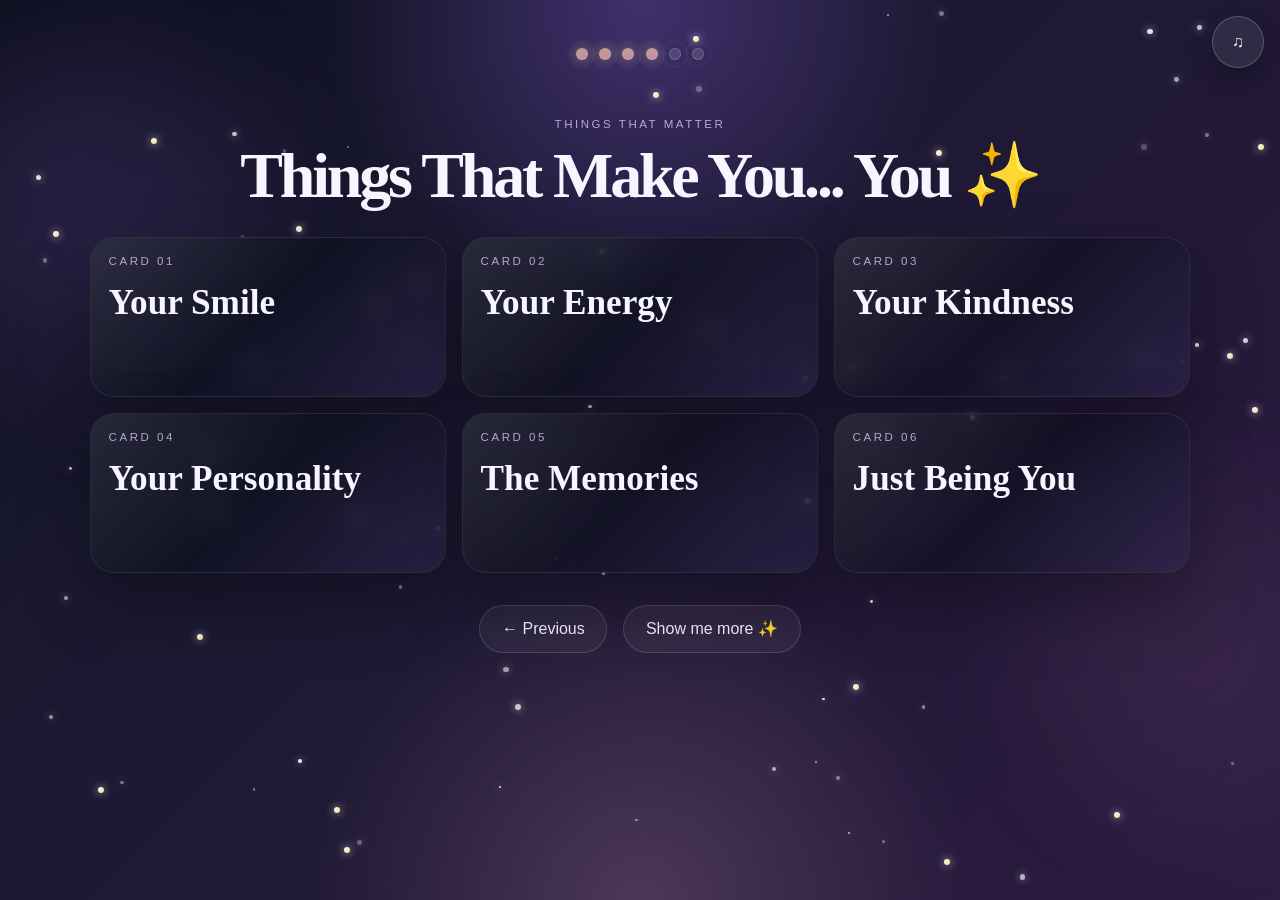
==== page4.html @ 69446516 "Create Azee birthday surprise website" ====
<!DOCTYPE html>
<html lang="en">
  <head>
    <meta charset="UTF-8" />
    <meta name="viewport" content="width=device-width, initial-scale=1.0" />
    <title>Why You're Special</title>
    <link rel="stylesheet" href="css/style.css" />
  </head>
  <body data-page="page4">
    <button class="music-toggle" type="button" aria-label="Toggle music">♫</button>

    <main class="page-shell page-quiet">
      <div class="starfield" aria-hidden="true"></div>
      <div class="sparkles" aria-hidden="true"></div>

      <div class="progress-indicator" aria-label="Page progress"></div>

      <div class="page container">
        <section class="section-heading">
          <div class="kicker">Things that matter</div>
          <h2>Things That Make You... You ✨</h2>
        </section>

        <div class="card-grid" aria-label="Personal appreciation cards">
          <article class="special-card">
            <div class="kicker">Card 01</div>
            <h3>Your Smile</h3>
            <div class="reveal">It has a strange ability to make an ordinary moment feel better.</div>
          </article>
          <article class="special-card">
            <div class="kicker">Card 02</div>
            <h3>Your Energy</h3>
            <div class="reveal">Some people bring energy into a room without even trying.</div>
          </article>
          <article class="special-card">
            <div class="kicker">Card 03</div>
            <h3>Your Kindness</h3>
            <div class="reveal">The little things people do often become the memories we remember most.</div>
          </article>
          <article class="special-card">
            <div class="kicker">Card 04</div>
            <h3>Your Personality</h3>
            <div class="reveal">There is something uniquely you about the way you exist in this world.</div>
          </article>
          <article class="special-card">
            <div class="kicker">Card 05</div>
            <h3>The Memories</h3>
            <div class="reveal">The best memories are rarely planned. They simply happen.</div>
          </article>
          <article class="special-card">
            <div class="kicker">Card 06</div>
            <h3>Just Being You</h3>
            <div class="reveal">No special reason needed. You are simply someone worth appreciating.</div>
          </article>
        </div>

        <div class="nav-row">
          <a class="nav-button" href="page3.html">← Previous</a>
          <a class="nav-button" href="page5.html">Show me more ✨</a>
        </div>
      </div>
    </main>

    <script src="js/script.js?v=decorations5"></script>
  </body>
</html>
---- css/style.css ----
:root {
  --bg-1: #090b1a;
  --bg-2: #17162d;
  --bg-3: #2d1c42;
  --panel: rgba(17, 18, 36, 0.7);
  --panel-strong: rgba(18, 16, 31, 0.88);
  --card: rgba(255, 255, 255, 0.06);
  --white: #f7f5ff;
  --lavender: #d9c7ff;
  --purple: #a77cff;
  --pink: #ffb4d9;
  --gold: #f7d88c;
  --rose: #ff8fc5;
  --cyan: #9fe7ff;
  --green: #a6f0c7;
  --text-soft: rgba(255, 255, 255, 0.78);
  --shadow: 0 30px 70px rgba(0, 0, 0, 0.32);
  --radius: 26px;
  --max-width: 1160px;
  --page-height: calc(100vh - 80px);
}

* { box-sizing: border-box; }

html {
  scroll-behavior: smooth;
}

body {
  margin: 0;
  min-height: 100vh;
  font-family: "Segoe UI", Tahoma, Geneva, Verdana, sans-serif;
  background:
    radial-gradient(circle at top, rgba(154, 102, 255, 0.3), transparent 28%),
    radial-gradient(circle at bottom, rgba(255, 185, 214, 0.18), transparent 30%),
    linear-gradient(135deg, var(--bg-1), var(--bg-2) 30%, var(--bg-3));
  color: var(--white);
  overflow-x: hidden;
}

body::before {
  content: "";
  position: fixed;
  inset: 0;
  background: linear-gradient(120deg, rgba(255, 255, 255, 0.02), rgba(255, 255, 255, 0));
  pointer-events: none;
}

body[data-page="page5"] {
  background:
    radial-gradient(circle at 15% 18%, rgba(255, 207, 232, 0.2), transparent 23%),
    radial-gradient(circle at 86% 76%, rgba(159, 231, 255, 0.14), transparent 24%),
    linear-gradient(135deg, #11152b, #241d3d 48%, #3b2448);
}

img { max-width: 100%; display: block; }
a { color: inherit; text-decoration: none; }
button, input, textarea { font: inherit; }
button, a { touch-action: manipulation; }

:focus-visible {
  outline: 2px solid var(--gold);
  outline-offset: 3px;
}

.page-shell {
  position: relative;
  min-height: 100vh;
  padding: 2rem 1rem 4rem;
  isolation: isolate;
  pointer-events: auto;
}

.page-shell * {
  pointer-events: auto;
}

.page-shell::before,
.page-shell::after {
  content: "";
  position: absolute;
  inset: auto;
  width: 320px; height: 320px;
  filter: blur(75px);
  opacity: 0.38;
  border-radius: 50%;
  z-index: -1;
}

.page-shell::before {
  top: 5%; left: -80px;
  background: rgba(177, 122, 255, 0.35);
}

.page-shell::after {
  right: -80px; bottom: 10%;
  background: rgba(255, 170, 214, 0.18);
}

.container {
  width: min(var(--max-width), calc(100% - 1.5rem));
  margin: 0 auto;
}

.topbar {
  display: flex;
  justify-content: space-between;
  align-items: center;
  width: min(var(--max-width), calc(100% - 1.5rem));
  margin: 0 auto 1rem;
  padding-top: 0.75rem;
}

.brand-mark {
  font-size: clamp(0.9rem, 2vw, 1.2rem);
  letter-spacing: 0.18em;
  text-transform: uppercase;
  opacity: 0.8;
}

.music-toggle {
  position: fixed;
  right: 1rem;
  top: 1rem;
  z-index: 99;
  width: 52px; height: 52px; border-radius: 50%;
  background: rgba(255, 255, 255, 0.08);
  border: 1px solid rgba(255, 255, 255, 0.2);
  color: var(--white);
  box-shadow: 0 12px 25px rgba(0,0,0,0.25);
  display: grid; place-items: center;
  cursor: pointer; transition: transform 0.25s ease, background 0.25s ease;
}

.music-toggle:hover {
  transform: translateY(-2px) scale(1.02);
  background: rgba(255,255,255,0.12);
}

.progress-indicator {
  display: flex; align-items: center; justify-content: center; gap: 0.7rem;
  margin: 1rem auto 2rem; width: min(540px, 100%);
  font-size: 0.75rem; letter-spacing: 0.12em; text-transform: uppercase; opacity: 0.7;
}

.progress-dot {
  width: 12px; height: 12px; border-radius: 50%;
  background: rgba(255,255,255,0.18); border: 1px solid rgba(255,255,255,0.28);
  display: inline-block; position: relative;
}

.progress-dot.active {
  background: linear-gradient(135deg, var(--gold), var(--pink));
  box-shadow: 0 0 12px rgba(247, 216, 140, 0.8);
}

.progress-dot::after {
  content: ""; position: absolute; inset: -8px; border: 1px solid rgba(255,255,255,0.08); border-radius: 50%;
}

.page {
  width: min(100%, 1100px);
  margin: 0 auto;
  padding: clamp(1.2rem, 2vw, 2rem) 0 1rem;
}

.hero-panel,
.glass-card,
.photo-card,
.memory-note,
.quote-card,
.final-card,
.special-card,
.poem-box, .fortune-box {
  background: rgba(12, 15, 28, 0.56);
  border: 1px solid rgba(255,255,255,0.11);
  box-shadow: var(--shadow);
  backdrop-filter: blur(12px);
  -webkit-backdrop-filter: blur(12px);
}

.hero-panel {
  position: relative;
  min-height: calc(var(--page-height) - 1rem);
  border-radius: 32px;
  padding: clamp(1.2rem, 2vw, 2rem);
  overflow: hidden;
  display: grid;
  place-items: center;
}

.hero-panel::before {
  content: "";
  position: absolute; inset: 0;
  background: radial-gradient(circle at center, rgba(255,255,255,0.12), transparent 48%);
}

.secret-copy {
  position: relative;
  z-index: 2;
  width: min(100%, 700px);
  text-align: center;
}

.kicker {
  font-size: 0.72rem; letter-spacing: 0.22em; text-transform: uppercase;
  color: var(--lavender); opacity: 0.8; margin-bottom: 1rem;
}

h1, h2, h3, .script-text {
  font-family: Georgia, "Times New Roman", serif;
}

h1 {
  font-size: clamp(2.4rem, 7vw, 6.2rem);
  line-height: 0.95;
  margin: 0.3rem 0 1rem;
  letter-spacing: -0.04em;
}

h2 {
  font-size: clamp(2rem, 5vw, 4rem);
  margin: 0 0 1rem;
  letter-spacing: -0.05em;
}

h3 {
  font-size: clamp(1.4rem, 3vw, 2.2rem);
  margin: 0 0 0.9rem;
}

.lead {
  color: var(--text-soft);
  font-size: clamp(1rem, 2vw, 1.2rem);
  line-height: 1.8;
  max-width: 52ch;
  margin: 1.2rem auto 0;
}

.script-text {
  display: block; font-family: "Segoe Print", "Bradley Hand", cursive; font-size: clamp(1.5rem, 4vw, 3rem);
  color: #f9d6ef;
  margin-bottom: 1rem;
}

.cta-row {
  display: flex; flex-wrap: wrap; justify-content: center; gap: 1rem; margin-top: 2rem;
}

.primary-btn, .secondary-btn, .nav-button, .mini-btn {
  appearance: none; border: none; cursor: pointer; transition: transform 0.2s ease, box-shadow 0.2s ease, opacity 0.2s ease;
  display: inline-flex; align-items: center; justify-content: center; gap: 0.6rem; border-radius: 999px;
}

.primary-btn, .secondary-btn {
  min-height: 52px; padding: 0.9rem 1.6rem; font-weight: 700; letter-spacing: 0.02em;
}

.primary-btn {
  background: linear-gradient(135deg, var(--purple), var(--rose));
  color: var(--white); box-shadow: 0 18px 30px rgba(169, 120, 255, 0.35);
}

.secondary-btn {
  background: rgba(255,255,255,0.06); color: var(--white); border: 1px solid rgba(255,255,255,0.12);
}

.primary-btn:hover, .secondary-btn:hover, .nav-button:hover, .mini-btn:hover {
  transform: translateY(-2px);
}

.starfield, .sparkles, .floating-balloons, .confetti-container {
  position: absolute; inset: 0; pointer-events: none; overflow: hidden;
}

.starfield, .sparkles { z-index: 1; }
.floating-balloons { z-index: 3; }
.page, .topbar { position: relative; z-index: 2; }

.star, .sparkle, .mini-star {
  position: absolute; border-radius: 50%; background: rgba(255,255,255,0.9); box-shadow: 0 0 8px rgba(255,255,255,0.8);
  animation: twinkle 4s ease-in-out infinite alternate;
}

.star { width: 3px; height: 3px; }

.sparkle {
  width: 6px; height: 6px; border-radius: 50%; background: linear-gradient(135deg, #fff, var(--gold));
  animation: floatSpark 6s ease-in-out infinite;
}

.floating-balloons {
  inset: 0 0 auto 0; height: 100%; pointer-events: none;
}

.balloon {
  position: absolute; bottom: -120px; width: 52px; height: 74px; background: linear-gradient(135deg, rgba(255,255,255,0.8), rgba(255,255,255,0.2));
  border-radius: 50% 50% 45% 45%; opacity: 0.85; animation: riseBalloon 18s linear infinite; pointer-events: auto; cursor: pointer;
  box-shadow: inset -8px 0 0 rgba(255,255,255,0.15);
  transition: opacity 0.25s ease, filter 0.25s ease;
}

.balloon:hover { filter: brightness(1.12) saturate(1.15); }
.balloon.popped { opacity: 0; pointer-events: none; animation: none; transform: scale(1.3); }

.balloon::before {
  content: ""; position: absolute; left: 50%; transform: translateX(-50%); top: 100%; width: 2px; height: 24px; background: rgba(255,255,255,0.5);
}

.balloon::after {
  content: ""; position: absolute; width: 14px; height: 14px; border-radius: 50%; left: 50%; top: 50%; transform: translate(-50%, -50%); background: rgba(255,255,255,0.16);
}

.floating-heart {
  position: absolute; bottom: -42px; left: 50%; width: var(--heart-size); height: var(--heart-size);
  background: var(--heart-color); transform: rotate(-45deg); opacity: 0;
  filter: drop-shadow(0 5px 7px rgba(56, 22, 70, 0.2)); animation: riseHeart 16s linear infinite; pointer-events: none;
}

.floating-heart::before, .floating-heart::after {
  content: ""; position: absolute; width: 100%; height: 100%; border-radius: 50%; background: inherit;
}

.floating-heart::before { top: -50%; left: 0; }
.floating-heart::after { top: 0; left: 50%; }

.confetti-container {
  z-index: 10; pointer-events: none; overflow: visible;
}

.confetti-piece {
  position: absolute; width: 9px; height: 16px; border-radius: 999px; opacity: 0; animation: confettiDrop 1.4s ease-in forwards;
}

.pop-particle {
  position: absolute; left: var(--pop-x); top: var(--pop-y); width: 8px; height: 8px; pointer-events: none;
  animation: popParticle 1.15s cubic-bezier(.2,.8,.35,1) forwards;
}

.pop-spark { background: var(--pop-color); border-radius: 50%; box-shadow: 0 0 10px var(--pop-color); }
.pop-star { background: var(--gold); clip-path: polygon(50% 0, 61% 37%, 100% 50%, 61% 63%, 50% 100%, 39% 63%, 0 50%, 39% 37%); }
.pop-heart { width: 11px; height: 11px; background: var(--pop-color); transform: rotate(-45deg); }
.pop-heart::before, .pop-heart::after { content: ""; position: absolute; width: 100%; height: 100%; border-radius: 50%; background: inherit; }
.pop-heart::before { top: -50%; left: 0; }.pop-heart::after { top: 0; left: 50%; }

.balloon-fortune {
  position: fixed; left: 50%; bottom: 1.5rem; z-index: 30; width: min(90vw, 420px); padding: 0.9rem 1.2rem;
  transform: translate(-50%, 20px); opacity: 0; text-align: center; color: var(--white);
  background: color-mix(in srgb, var(--fortune-color) 24%, rgba(32, 22, 53, 0.94)); border: 1px solid var(--fortune-accent); border-radius: 999px;
  box-shadow: 0 16px 36px rgba(0,0,0,0.28); animation: fortuneToast 3.6s ease forwards;
}

.birthday-scene {
  position: relative; display: grid; place-items: center; padding: clamp(1rem, 2vw, 2rem) 0 0;
}

.cake-wrap {
  position: relative; margin-top: 1rem; display: flex; flex-direction: column; align-items: center; justify-content: center;
  isolation: isolate; filter: drop-shadow(0 24px 26px rgba(20, 8, 38, 0.3)); animation: cakeFloat 2.2s ease-in-out 1 both;
}

.cake {
  position: relative; z-index: 3; width: min(70vw, 340px); height: 270px; cursor: pointer; user-select: none;
  transition: transform 0.25s ease, filter 0.25s ease; outline: none;
}

.cake:hover, .cake:focus-visible { transform: translateY(-7px) scale(1.02); filter: saturate(1.08); }

.cake:focus-visible { border-radius: 28px; box-shadow: 0 0 0 4px rgba(255, 216, 138, 0.38); }

.cake-plate {
  position: absolute; z-index: 1; bottom: 5px; width: min(75vw, 370px); height: 28px;
  border-radius: 50%; background: linear-gradient(180deg, rgba(255,255,255,0.9), rgba(202, 190, 255, 0.42));
  border: 1px solid rgba(255,255,255,0.65); box-shadow: 0 10px 20px rgba(111, 65, 153, 0.28);
}

.cake-banner {
  position: relative; z-index: 1; display: flex; align-items: center; gap: 0.5rem; margin-bottom: -0.35rem;
  padding: 0.55rem 1rem 0.65rem; color: #fffaf0; background: linear-gradient(135deg, #ee86b4, #ad73dc);
  border: 2px solid rgba(255,255,255,0.72); border-radius: 10px 10px 15px 15px;
  box-shadow: 0 9px 18px rgba(41, 18, 63, 0.25); transform: translateY(-28px) rotate(-2deg);
  font-family: "Segoe Print", "Bradley Hand", cursive; font-size: clamp(0.82rem, 2vw, 1.05rem); line-height: 1;
}

.cake-banner::before, .cake-banner::after {
  content: ""; position: absolute; bottom: -13px; width: 20px; height: 18px; background: #d67daf; clip-path: polygon(0 0, 100% 0, 50% 100%);
}

.cake-banner::before { left: 12px; transform: rotate(8deg); }
.cake-banner::after { right: 12px; transform: rotate(-8deg); }
.cake-banner span { font-size: 0.9em; }
.cake-banner b { font-size: 1.15em; color: #fff0a7; }

.cake-base {
  position: absolute; bottom: 32px; left: 50%; transform: translateX(-50%); width: 70%; height: 96px;
  background: linear-gradient(180deg, #fff0f7 0 16%, #e99ac5 17% 27%, #a94778 28% 34%, #6a294d 35% 100%);
  border: 2px solid rgba(255,235,207,0.72); border-radius: 14px 14px 22px 22px;
  box-shadow: inset 0 -12px 0 rgba(37, 10, 31, 0.22), 0 18px 28px rgba(255, 169, 208, 0.28);
}

.cake-base::before, .cake-middle::before, .cake-top::before {
  content: ""; position: absolute; left: -2px; right: -2px; top: -5px; height: 22px; border-radius: 50%;
  background: #fff8fc; box-shadow: 25px 7px 0 -2px #fff8fc, 62px 3px 0 -3px #fff8fc, 101px 8px 0 -1px #fff8fc, 142px 3px 0 -3px #fff8fc;
}

.cake-base::after, .cake-middle::after, .cake-top::after {
  content: ""; position: absolute; top: 5px; left: 17%; width: 9px; height: 27px; border-radius: 0 0 10px 10px; background: #fff8fc;
  box-shadow: 68px 5px 0 1px #fff8fc, 135px -1px 0 -1px #fff8fc;
  animation: dripWobble 3.2s ease-in-out infinite alternate;
}

.cake-middle {
  position: absolute; bottom: 120px; left: 50%; transform: translateX(-50%); width: 60%; height: 62px; border-radius: 12px;
  background: linear-gradient(180deg, #fffdf0 0 20%, #f7d98b 21% 34%, #b87835 35% 42%, #8c4a2d 43% 100%);
  border: 2px solid rgba(255,241,197,0.72); box-shadow: inset 0 -8px 0 rgba(86, 35, 18, 0.18);
}

.cake-top {
  position: absolute; bottom: 178px; left: 50%; transform: translateX(-50%); width: 49%; height: 48px; border-radius: 13px;
  background: linear-gradient(180deg, #fffefa 0 42%, #f3cce1 43% 72%, #c76d9c 73% 100%); border: 2px solid rgba(255,255,255,0.7);
  box-shadow: inset 0 -9px 0 rgba(148, 59, 104, 0.16), 0 7px 16px rgba(255, 195, 235, 0.2);
}

.candle {
  position: absolute; z-index: 3; bottom: 218px; width: 11px; height: 37px;
  background: repeating-linear-gradient(135deg, #fff8c8 0 7px, #f39bc8 8px 13px);
  border: 1px solid rgba(255,255,255,0.7); border-radius: 8px; box-shadow: 0 0 20px rgba(247,216,140,0.7);
}

.candle::before {
  content: ""; position: absolute; left: 50%; transform: translateX(-50%); top: -4px; width: 3px; height: 7px; background: #66422b;
}

.candle.off {
  opacity: 0.72; filter: grayscale(0.45);
}

.flame {
  position: absolute; z-index: 2; left: 50%; top: -22px; width: 13px; height: 21px; transform: translateX(-50%) rotate(3deg);
  border-radius: 55% 45% 55% 45%; background: radial-gradient(circle at 50% 72%, #fffbd2 0 20%, #ffd85c 21% 55%, #ff8d4d 56% 100%);
  box-shadow: 0 0 13px #ffd86a, 0 0 28px rgba(255, 155, 76, 0.7); transform-origin: 50% 100%; animation: flameFlicker 0.55s ease-in-out infinite alternate;
}

.smoke {
  position: absolute; z-index: 5; left: 50%; top: -25px; width: 9px; height: 9px; opacity: 0; border-radius: 50%; background: rgba(231, 235, 245, 0.65);
  transform: translateX(-50%); pointer-events: none;
}

.candle.off .flame { opacity: 0; transform: translateX(-50%) scale(0.2); animation: none; }
.candle.off .smoke { animation: smokeWisp 1.25s ease-out forwards; }

.cake-sprinkles {
  position: absolute; z-index: 4; left: 26%; bottom: 51px; width: 48%; height: 43px;
  background: radial-gradient(circle at 10% 38%, #fff 0 3px, transparent 4px),
    radial-gradient(circle at 30% 72%, #a7d1ff 0 3px, transparent 4px),
    radial-gradient(circle at 50% 35%, #d7c4ff 0 3px, transparent 4px),
    radial-gradient(circle at 72% 70%, #ffe39b 0 3px, transparent 4px),
    radial-gradient(circle at 90% 35%, #fff 0 3px, transparent 4px);
  pointer-events: none;
}

.cake-garnish { position: absolute; z-index: 5; inset: 0; pointer-events: none; }

.berry {
  position: absolute; bottom: 173px; width: 17px; height: 17px; border-radius: 50%;
  background: radial-gradient(circle at 32% 25%, #ffd2e5 0 8%, #e63e72 20% 60%, #7b123e 100%);
  box-shadow: 0 3px 6px rgba(61, 10, 35, 0.32);
}

.berry::after { content: ""; position: absolute; left: 6px; top: -6px; width: 7px; height: 7px; background: #72ae6d; clip-path: polygon(50% 0, 100% 100%, 0 100%); }
.berry-one { left: 40%; transform: rotate(-8deg); }
.berry-two { left: 55%; transform: scale(0.84) rotate(10deg); }

.pearl {
  position: absolute; width: 8px; height: 8px; border-radius: 50%; background: radial-gradient(circle at 30% 25%, #fff, #f6c5dc 45%, #b9699b 100%);
  box-shadow: 0 2px 4px rgba(80, 19, 52, 0.28);
}

.pearl-one { left: 30%; bottom: 92px; }.pearl-two { left: 36%; bottom: 86px; }.pearl-three { left: 47%; bottom: 94px; }
.pearl-four { left: 61%; bottom: 87px; }.pearl-five { left: 68%; bottom: 94px; }

.cake-wrap.out {
  transform: scale(0.96);
}

.section-heading {
  text-align: center; margin-bottom: 1.5rem;
}

.section-heading .kicker { margin-bottom: 0.5rem; }

.gallery-showcase-btn {
  appearance: none; border: 1px solid rgba(255,216,140,0.45); border-radius: 999px; padding: 0.7rem 1.15rem;
  color: var(--white); background: rgba(255,255,255,0.07); cursor: pointer; box-shadow: 0 10px 24px rgba(0,0,0,0.16);
  transition: transform 0.25s ease, background 0.25s ease, border-color 0.25s ease;
}

.gallery-showcase-btn:hover { transform: translateY(-3px); background: rgba(255,216,140,0.13); border-color: rgba(255,216,140,0.8); }

.memory-grid {
  display: grid; grid-template-columns: repeat(12, minmax(0, 1fr));
  gap: 1rem;
}

.photo-card {
  position: relative; overflow: hidden; border-radius: 20px; padding: 0.7rem; cursor: pointer;
  transition: transform 0.26s ease, box-shadow 0.26s ease, filter 0.42s ease, opacity 0.42s ease;
  min-height: 220px;
}

.all-but-me-gallery:hover .photo-card:not(:hover),
.all-but-me-gallery:focus-within .photo-card:not(:focus) {
  filter: blur(5px) saturate(0.58); opacity: 0.48;
}

.all-but-me-gallery .photo-card:hover,
.all-but-me-gallery .photo-card:focus-visible {
  z-index: 4; filter: blur(0) saturate(1.15); opacity: 1;
  box-shadow: 0 24px 48px rgba(0,0,0,0.36), 0 0 0 2px rgba(255,216,140,0.3);
}

.photo-card:nth-child(1) { grid-column: span 5; transform: rotate(-2deg); }
.photo-card:nth-child(2) { grid-column: span 4; transform: rotate(2deg); }
.photo-card:nth-child(3) { grid-column: span 3; transform: rotate(-1deg); }
.photo-card:nth-child(4) { grid-column: span 4; transform: rotate(1deg); }
.photo-card:nth-child(5) { grid-column: span 4; transform: rotate(-2deg); }
.photo-card:nth-child(6) { grid-column: span 4; transform: rotate(2deg); }

.photo-card:hover {
  transform: translateY(-4px) rotate(0deg);
  box-shadow: 0 22px 42px rgba(0,0,0,0.28);
}

.photo-card img {
  width: 100%; height: 240px; object-fit: cover; border-radius: 16px;
}

.photo-card figcaption {
  color: var(--text-soft); font-size: 0.88rem; line-height: 1.5; padding-top: 0.7rem;
}

.lightbox {
  position: fixed; inset: 0; display: grid; place-items: center; background: rgba(6, 8, 17, 0.86); opacity: 0; visibility: hidden; transition: opacity 0.25s ease, visibility 0.25s ease; z-index: 120;
}

.lightbox.open {
  opacity: 1; visibility: visible;
}

.lightbox-panel {
  width: min(90vw, 760px); background: rgba(18,16,30,0.92); border: 1px solid rgba(255,255,255,0.12); border-radius: 22px; padding: 1rem; box-shadow: 0 20px 50px rgba(0,0,0,0.35);
}

.lightbox-panel.memory-motion-1 { animation: memoryZoom 0.62s cubic-bezier(.2,.8,.2,1) both; }
.lightbox-panel.memory-motion-2 { animation: memorySlide 0.62s cubic-bezier(.2,.8,.2,1) both; }
.lightbox-panel.memory-motion-3 { animation: memoryRotate 0.7s cubic-bezier(.2,.8,.2,1) both; }
.lightbox-panel.memory-motion-4 { animation: memoryFlip 0.72s cubic-bezier(.2,.8,.2,1) both; }
.lightbox-panel.memory-motion-5 { animation: memoryRise 0.68s cubic-bezier(.2,.8,.2,1) both; }
.lightbox-panel.memory-motion-6 { animation: memorySoft 0.8s ease both; }

.lightbox-panel img {
  width: 100%; height: min(70vh, 560px); object-fit: cover; border-radius: 16px;
}

.lightbox-panel .caption {
  padding: 0.9rem 0.4rem 0.2rem; color: var(--text-soft); line-height: 1.7;
}

.close-lightbox {
  position: absolute; right: 1.1rem; top: 1.1rem; width: 42px; height: 42px; border-radius: 50%; background: rgba(255,255,255,0.1); border: 1px solid rgba(255,255,255,0.14); color: var(--white); cursor: pointer; font-size: 1.5rem;
}

.card-grid {
  display: grid; grid-template-columns: repeat(3, minmax(0, 1fr)); gap: 1rem;
}

.special-card {
  border-radius: 24px; padding: 1.1rem; min-height: 160px; cursor: pointer; position: relative; overflow: hidden; transition: transform 0.3s ease, border-color 0.3s ease, opacity 0.3s ease;
  opacity: 1; transform: none;
}

.special-card:hover {
  transform: translateY(-4px);
  border-color: rgba(255,255,255,0.18);
}

.special-card::before {
  content: ""; position: absolute; inset: 0;
  background: linear-gradient(135deg, rgba(255,255,255,0.1), transparent 48%, rgba(168,120,255,0.14));
}

.special-card > * { position: relative; z-index: 1; }

.special-card h3 { margin-top: 0.5rem; }

.special-card .reveal {
  max-height: 0; opacity: 0; overflow: hidden; transition: max-height 0.45s ease, opacity 0.35s ease, margin-top 0.3s ease;
  color: var(--text-soft); line-height: 1.7; margin-top: 0;
  display: block;
}

.special-card.open .reveal {
  max-height: 220px; opacity: 1; margin-top: 0.9rem;
}

.poem-box {
  position: relative; isolation: isolate; overflow: hidden;
  border-radius: 28px; padding: clamp(1.4rem, 3vw, 2.2rem); background: linear-gradient(145deg, rgba(27, 25, 50, 0.9), rgba(12, 16, 32, 0.78));
  border-color: rgba(255, 222, 239, 0.2); box-shadow: 0 22px 40px rgba(0,0,0,0.26), inset 0 1px 0 rgba(255,255,255,0.1);
}

.poem-box::before {
  content: ""; position: absolute; z-index: -1; width: 310px; height: 310px; right: -120px; top: -145px;
  border: 1px solid rgba(255, 216, 235, 0.2); border-radius: 50%; box-shadow: 0 0 0 22px rgba(255,216,235,0.035), 0 0 0 44px rgba(255,216,235,0.025);
}

.poem-box::after {
  content: "✦  ·  ✧     ·  ✦     ·  ✧"; position: absolute; z-index: -1; right: 1.5rem; bottom: 1.1rem;
  color: rgba(255, 218, 150, 0.62); font-size: 1.1rem; letter-spacing: 0.32rem; transform: rotate(-8deg);
}

.poem-lines {
  position: relative; z-index: 1;
  font-size: clamp(1.05rem, 2.2vw, 1.4rem);
  line-height: 1.9;
  color: rgba(255,255,255,0.92);
  min-height: 18rem;
}

.poem-lines .line {
  opacity: 0; transform: translateY(16px); display: block; transition: opacity 0.8s ease, transform 0.8s ease;
  font-family: Georgia, "Times New Roman", serif;
}

.poem-lines .line.visible {
  opacity: 1; transform: translateY(0);
}

.quote-wall {
  display: grid; gap: 1.1rem; min-height: 240px;
}

.quote-card {
  border-radius: 24px; padding: 1.2rem 1.4rem; color: var(--text-soft); line-height: 1.8;
  font-size: clamp(1.05rem, 2vw, 1.35rem);
  min-height: 180px; display: grid; place-items: center;
  transition: transform 0.3s ease, opacity 0.3s ease;
}

.quote-card p { margin: 0; }

.final-card {
  position: relative; overflow: hidden; border-radius: 30px; padding: clamp(1.3rem, 3vw, 2.2rem);
  text-align: center; background: rgba(10,10,20,0.75);
  opacity: 0; transform: scale(0.96); transition: all 0.45s ease;
  pointer-events: none;
}

.final-card.is-visible {
  opacity: 1; transform: scale(1); pointer-events: auto;
}

.final-card .huge-title {
  margin: 1.1rem 0 1.4rem; color: #ffe6a8; font-family: "Segoe Print", "Bradley Hand", "Comic Sans MS", cursive;
  font-size: clamp(2.2rem, 7vw, 5.8rem); font-weight: 700; letter-spacing: 0.015em; line-height: 1.05;
  text-shadow: 0 3px 0 rgba(118, 47, 83, 0.72), 0 0 22px rgba(255, 210, 133, 0.3);
  transform: rotate(-2deg); transition: transform 0.3s ease, text-shadow 0.3s ease;
}

.final-card .huge-title:hover {
  transform: rotate(0deg) scale(1.02);
  text-shadow: 0 3px 0 rgba(118, 47, 83, 0.72), 0 0 30px rgba(255, 210, 133, 0.5);
}

.scrapbook-reveal {
  max-height: 0; opacity: 0; overflow: hidden; transform: translateY(18px) scale(0.98);
  transition: max-height 0.8s ease, opacity 0.55s ease, transform 0.55s ease; pointer-events: none;
}

.scrapbook-reveal.is-visible {
  max-height: 1100px; opacity: 1; transform: translateY(0) scale(1); pointer-events: auto;
}

.scrapbook-reveal img {
  display: block; width: min(100%, 940px); margin: 1.4rem auto 1.7rem; border-radius: 12px;
  border: 8px solid #f0e7d8; box-shadow: 0 20px 38px rgba(0,0,0,0.34); background: #f0e7d8;
}

.final-card .message {
  color: var(--text-soft); line-height: 1.9; font-size: clamp(1rem, 2vw, 1.18rem);
  max-width: 760px; margin: 0 auto;
}

.fortune-box {
  margin-top: 1.5rem; border-radius: 24px; padding: 1rem 1.2rem; display: none; opacity: 0; transform: translateY(18px);
  transition: opacity 0.5s ease, transform 0.5s ease;
}

.fortune-box.show {
  display: block; opacity: 1; transform: translateY(0);
}

.hidden-star {
  position: fixed; right: 2rem; bottom: 2rem; width: 18px; height: 18px; border-radius: 50%; background: rgba(255,255,255,0.5); box-shadow: 0 0 10px rgba(255,255,255,0.7); cursor: pointer; z-index: 20; opacity: 0.7; animation: twinkle 2.5s ease-in-out infinite alternate;
}

.hidden-star:hover { transform: scale(1.1); }

.nav-row {
  display: flex; flex-wrap: wrap; justify-content: center; gap: 1rem; margin-top: 2rem;
}

.nav-button {
  min-height: 48px; padding: 0.85rem 1.35rem; background: rgba(255,255,255,0.05); color: var(--white); border: 1px solid rgba(255,255,255,0.15);
}

.mini-btn {
  min-height: 42px; padding: 0.8rem 1.1rem; background: rgba(255,255,255,0.05); border: 1px solid rgba(255,255,255,0.15); color: var(--white);
}

.page-quiet {
  opacity: 1;
  transform: none;
  animation: none;
}

@keyframes pageIn {
  from { opacity: 0; transform: translateY(25px); }
  to { opacity: 1; transform: translateY(0); }
}

@keyframes twinkle {
  0% { opacity: 0.3; transform: scale(0.8);} 100% { opacity: 1; transform: scale(1.15);} 
}

@keyframes floatSpark {
  0% { transform: translateY(0) scale(0.75); opacity: 0.2; }
  50% { transform: translateY(-18px) scale(1); opacity: 1; }
  100% { transform: translateY(-30px) scale(0.8); opacity: 0.4; }
}

@keyframes riseBalloon {
  0% { transform: translateY(0) rotate(-4deg) scale(0.9); opacity: 0.2; }
  15% { opacity: 0.9; }
  100% { transform: translateY(-128vh) rotate(4deg) scale(1.08); opacity: 0.18; }
}

@keyframes riseHeart {
  0% { opacity: 0; transform: translate3d(0, 0, 0) rotate(-45deg) scale(0.7); }
  12% { opacity: 0.78; }
  48% { transform: translate3d(22px, -55vh, 0) rotate(-30deg) scale(1); }
  100% { opacity: 0; transform: translate3d(-24px, -122vh, 0) rotate(-58deg) scale(0.86); }
}

@keyframes popParticle {
  0% { opacity: 1; transform: translate(0, 0) scale(0.5) rotate(0deg); }
  100% { opacity: 0; transform: translate(var(--pop-dx), var(--pop-dy)) scale(1.2) rotate(180deg); }
}

@keyframes fortuneToast {
  0%, 100% { opacity: 0; transform: translate(-50%, 20px); }
  12%, 82% { opacity: 1; transform: translate(-50%, 0); }
}

@keyframes memoryZoom { from { opacity: 0; transform: scale(0.72); } to { opacity: 1; transform: scale(1); } }
@keyframes memorySlide { from { opacity: 0; transform: translateX(90px) rotate(3deg); } to { opacity: 1; transform: translateX(0) rotate(0); } }
@keyframes memoryRotate { from { opacity: 0; transform: rotate(-9deg) scale(0.86); } to { opacity: 1; transform: rotate(0) scale(1); } }
@keyframes memoryFlip { from { opacity: 0; transform: perspective(900px) rotateY(-75deg); } to { opacity: 1; transform: perspective(900px) rotateY(0); } }
@keyframes memoryRise { from { opacity: 0; transform: translateY(80px) scale(0.9); } to { opacity: 1; transform: translateY(0) scale(1); } }
@keyframes memorySoft { from { opacity: 0; filter: blur(10px); transform: scale(1.04); } to { opacity: 1; filter: blur(0); transform: scale(1); } }

@keyframes confettiDrop {
  0% { opacity: 0; transform: translate3d(0, 0, 0) scale(0.5) rotate(0deg); }
  12% { opacity: 1; }
  100% { opacity: 0; transform: translate3d(var(--x), var(--y), 0) scale(1) rotate(var(--r)); }
}

@keyframes cakeFloat { 0%, 100% { transform: translateY(0); } 50% { transform: translateY(-8px); } }
@keyframes flameFlicker { 0% { transform: translateX(-50%) rotate(-5deg) scale(0.94); } 100% { transform: translateX(-50%) rotate(6deg) scale(1.06); } }
@keyframes smokeWisp { 0% { opacity: 0.7; transform: translate(-50%, 0) scale(0.7); } 100% { opacity: 0; transform: translate(-15%, -42px) scale(2.7); } }
@keyframes dripWobble { from { transform: translateX(-1px); } to { transform: translateX(2px); } }

@media (max-width: 760px) {
  .page-shell { padding-top: 1rem; }
  .topbar { margin-bottom: 0.5rem; }
  .brand-mark { letter-spacing: 0.1em; }
  .progress-indicator { gap: 0.5rem; letter-spacing: 0.08em; }
  .card-grid { grid-template-columns: 1fr; }
  .memory-grid { display: block; }
  .photo-card { margin-bottom: 1rem; }
  .photo-card:nth-child(n) { grid-column: auto; transform: none; }
  .photo-card img { height: 280px; }
}

@media (prefers-reduced-motion: reduce) {
  html { scroll-behavior: auto; }
  *, *::before, *::after {
    animation-duration: 0.01ms !important; animation-iteration-count: 1 !important; transition-duration: 0.01ms !important;
    scroll-behavior: auto !important;
  }
}

@media (min-width: 768px) {
  .hero-panel { min-height: min(86vh, 760px); }
}
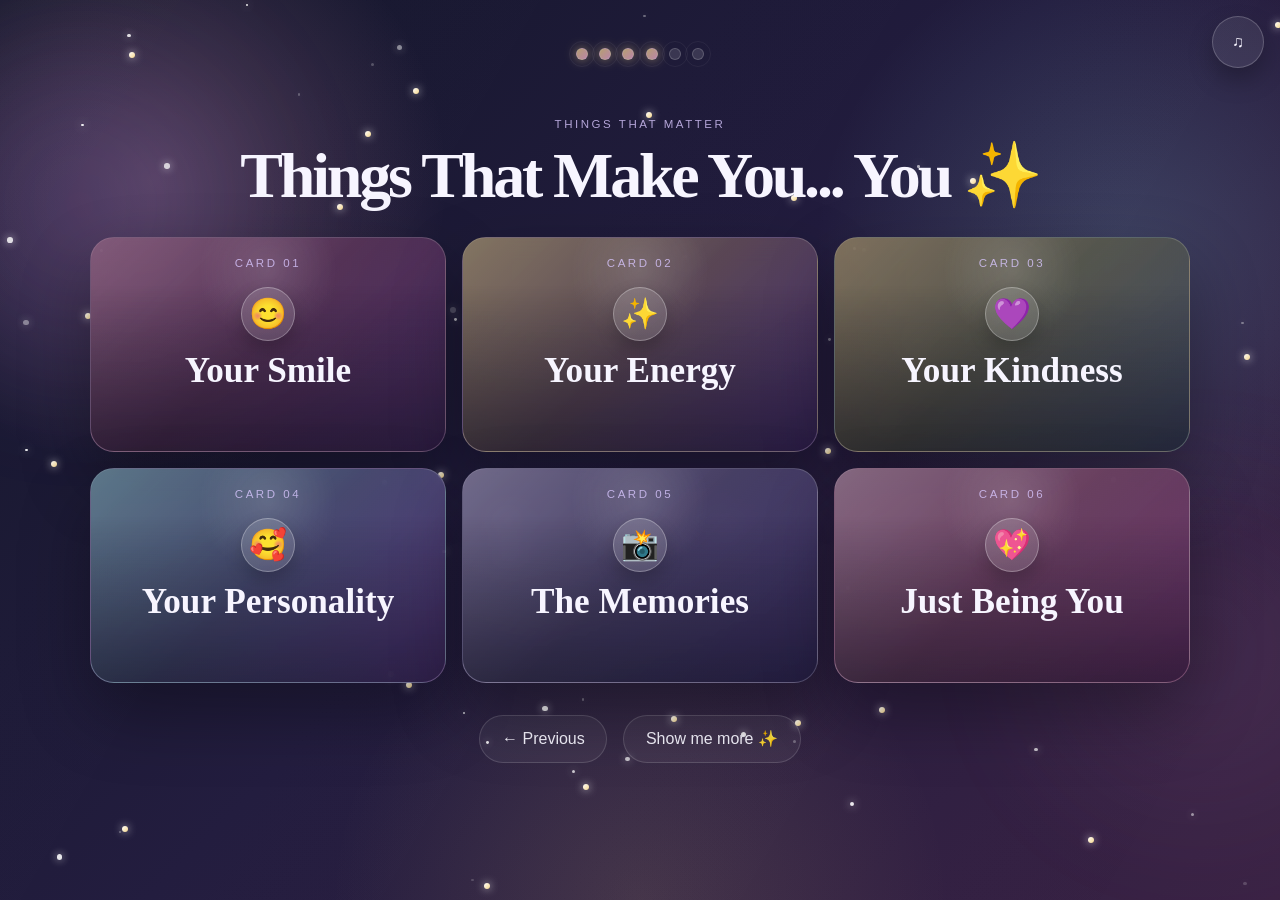
==== commit cccf061b: "edit 2" ====
--- a/page4.html
+++ b/page4.html
@@ -4,7 +4,7 @@
     <meta charset="UTF-8" />
     <meta name="viewport" content="width=device-width, initial-scale=1.0" />
     <title>Why You're Special</title>
-    <link rel="stylesheet" href="css/style.css" />
+    <link rel="stylesheet" href="css/style.css?v=page4style2" />
   </head>
   <body data-page="page4">
     <button class="music-toggle" type="button" aria-label="Toggle music">♫</button>
@@ -21,34 +21,40 @@
           <h2>Things That Make You... You ✨</h2>
         </section>
 
-        <div class="card-grid" aria-label="Personal appreciation cards">
-          <article class="special-card">
+        <div class="card-grid appreciation-gallery" aria-label="Personal appreciation cards">
+          <article class="special-card card-smile">
             <div class="kicker">Card 01</div>
+            <div class="card-icon" aria-hidden="true">😊</div>
             <h3>Your Smile</h3>
             <div class="reveal">It has a strange ability to make an ordinary moment feel better.</div>
           </article>
-          <article class="special-card">
+          <article class="special-card card-energy">
             <div class="kicker">Card 02</div>
+            <div class="card-icon" aria-hidden="true">✨</div>
             <h3>Your Energy</h3>
             <div class="reveal">Some people bring energy into a room without even trying.</div>
           </article>
-          <article class="special-card">
+          <article class="special-card card-kindness">
             <div class="kicker">Card 03</div>
+            <div class="card-icon" aria-hidden="true">💜</div>
             <h3>Your Kindness</h3>
             <div class="reveal">The little things people do often become the memories we remember most.</div>
           </article>
-          <article class="special-card">
+          <article class="special-card card-personality">
             <div class="kicker">Card 04</div>
+            <div class="card-icon" aria-hidden="true">🥰</div>
             <h3>Your Personality</h3>
             <div class="reveal">There is something uniquely you about the way you exist in this world.</div>
           </article>
-          <article class="special-card">
+          <article class="special-card card-memories">
             <div class="kicker">Card 05</div>
+            <div class="card-icon" aria-hidden="true">📸</div>
             <h3>The Memories</h3>
             <div class="reveal">The best memories are rarely planned. They simply happen.</div>
           </article>
-          <article class="special-card">
+          <article class="special-card card-you">
             <div class="kicker">Card 06</div>
+            <div class="card-icon" aria-hidden="true">💖</div>
             <h3>Just Being You</h3>
             <div class="reveal">No special reason needed. You are simply someone worth appreciating.</div>
           </article>
@@ -61,6 +67,6 @@
       </div>
     </main>
 
-    <script src="js/script.js?v=decorations5"></script>
+    <script src="js/script.js?v=page4style2"></script>
   </body>
 </html>
--- a/css/style.css
+++ b/css/style.css
@@ -53,6 +53,14 @@
     linear-gradient(135deg, #11152b, #241d3d 48%, #3b2448);
 }
 
+body[data-page="page4"] {
+  background:
+    radial-gradient(circle at 12% 20%, rgba(255, 177, 211, 0.24), transparent 22%),
+    radial-gradient(circle at 88% 28%, rgba(159, 231, 255, 0.18), transparent 24%),
+    radial-gradient(circle at 50% 100%, rgba(247, 216, 140, 0.12), transparent 28%),
+    linear-gradient(135deg, #101326, #211b3d 48%, #3b2345);
+}
+
 img { max-width: 100%; display: block; }
 a { color: inherit; text-decoration: none; }
 button, input, textarea { font: inherit; }
@@ -68,6 +76,7 @@
   min-height: 100vh;
   padding: 2rem 1rem 4rem;
   isolation: isolate;
+  overflow-x: clip;
   pointer-events: auto;
 }
 
@@ -344,8 +353,8 @@
 .pop-heart::before { top: -50%; left: 0; }.pop-heart::after { top: 0; left: 50%; }
 
 .balloon-fortune {
-  position: fixed; left: 50%; bottom: 1.5rem; z-index: 30; width: min(90vw, 420px); padding: 0.9rem 1.2rem;
-  transform: translate(-50%, 20px); opacity: 0; text-align: center; color: var(--white);
+  position: fixed; left: 50%; bottom: max(1rem, env(safe-area-inset-bottom)); z-index: 130; width: min(92vw, 420px); padding: 0.9rem 1.2rem;
+  transform: translate3d(-50%, 20px, 0); opacity: 0; text-align: center; color: var(--white); overflow-wrap: anywhere;
   background: color-mix(in srgb, var(--fortune-color) 24%, rgba(32, 22, 53, 0.94)); border: 1px solid var(--fortune-accent); border-radius: 999px;
   box-shadow: 0 16px 36px rgba(0,0,0,0.28); animation: fortuneToast 3.6s ease forwards;
 }
@@ -536,7 +545,17 @@
 }
 
 .photo-card figcaption {
-  color: var(--text-soft); font-size: 0.88rem; line-height: 1.5; padding-top: 0.7rem;
+  color: var(--text-soft); font-size: 0.88rem; line-height: 1.5; padding-top: 0.7rem; text-align: center
+}
+
+.photo-card figcaption span {
+  display: block; font-family: "Dancing Script", cursive; font-size: 0.92rem;
+}
+
+.photo-card .memory-keyword {
+  display: block; margin-bottom: 0.2rem; color: #ffe6a8;
+  font-family: "Segoe Print", "Bradley Hand", cursive; font-size: 1.18rem; font-weight: 700;
+  letter-spacing: 0.02em; text-align: center; text-shadow: 0 2px 10px rgba(255, 210, 133, 0.24);
 }
 
 .lightbox {
@@ -563,7 +582,18 @@
 }
 
 .lightbox-panel .caption {
-  padding: 0.9rem 0.4rem 0.2rem; color: var(--text-soft); line-height: 1.7;
+  padding: 0.9rem 0.4rem 0.2rem; color: var(--text-soft); line-height: 1.7; 
+}
+
+.lightbox-panel .caption .memory-keyword {
+  display: block; margin-bottom: 0.25rem; color: #ffe6a8;
+  font-family: "Segoe Print", "Bradley Hand", cursive; font-size: 1.25rem; font-weight: 700;
+  text-align: center; text-shadow: 0 2px 10px rgba(255, 210, 133, 0.24);
+}
+
+.lightbox-panel .caption span {
+  display: block; text-align: center; font-family: "Dancing Script", cursive;
+    font-size: 1rem;
 }
 
 .close-lightbox {
@@ -579,6 +609,33 @@
   opacity: 1; transform: none;
 }
 
+.appreciation-gallery .special-card {
+  display: flex; flex-direction: column; align-items: center; text-align: center;
+  min-height: 215px; padding: 1.2rem 1rem 1.1rem;
+  background-size: cover; background-position: center; border-color: rgba(255,255,255,0.18);
+}
+
+.appreciation-gallery .special-card::after {
+  content: ""; position: absolute; inset: 0; z-index: 0; opacity: 0.72; pointer-events: none;
+  background: radial-gradient(circle at 50% 15%, rgba(255,255,255,0.18), transparent 28%), linear-gradient(180deg, transparent 22%, rgba(7, 8, 20, 0.66) 100%);
+}
+
+.appreciation-gallery .special-card > * { z-index: 1; }
+.appreciation-gallery .card-smile { background-image: linear-gradient(135deg, rgba(255,143,197,0.35), rgba(76,39,88,0.7)); }
+.appreciation-gallery .card-energy { background-image: linear-gradient(135deg, rgba(255,216,138,0.42), rgba(72,43,105,0.72)); }
+.appreciation-gallery .card-kindness { background-image: linear-gradient(135deg, rgba(255,215,125,0.38), rgba(55,77,78,0.72)); }
+.appreciation-gallery .card-personality { background-image: linear-gradient(135deg, rgba(159,231,255,0.4), rgba(84,51,118,0.74)); }
+.appreciation-gallery .card-memories { background-image: linear-gradient(135deg, rgba(215,196,255,0.4), rgba(49,41,86,0.78)); }
+.appreciation-gallery .card-you { background-image: linear-gradient(135deg, rgba(255,180,217,0.42), rgba(106,42,85,0.76)); }
+
+.card-icon {
+  display: grid; place-items: center; width: 54px; height: 54px; margin: 0.15rem 0 0.35rem;
+  border-radius: 50%; background: rgba(255,255,255,0.14); border: 1px solid rgba(255,255,255,0.28);
+  font-size: 1.9rem; box-shadow: 0 8px 18px rgba(0,0,0,0.2); animation: iconBreathe 3s ease-in-out infinite;
+}
+
+.appreciation-gallery .special-card h3 { margin: 0.25rem 0 0.45rem; }
+
 .special-card:hover {
   transform: translateY(-4px);
   border-color: rgba(255,255,255,0.18);
@@ -595,13 +652,17 @@
 
 .special-card .reveal {
   max-height: 0; opacity: 0; overflow: hidden; transition: max-height 0.45s ease, opacity 0.35s ease, margin-top 0.3s ease;
-  color: var(--text-soft); line-height: 1.7; margin-top: 0;
-  display: block;
+  color: rgba(255,255,255,0.92); line-height: 1.65; margin-top: 0; display: grid; place-items: center;
+  width: 100%; font-size: 0.98rem; text-align: center; font-family: "Caveat", cursive;
+    font-size: 1rem;
 }
 
 .special-card.open .reveal {
-  max-height: 220px; opacity: 1; margin-top: 0.9rem;
-}
+  max-height: 160px; opacity: 1; margin-top: 0.85rem; padding: 0.75rem 0.85rem;
+  background: rgba(9, 10, 24, 0.48); border: 1px solid rgba(255,255,255,0.14); border-radius: 15px;
+}
+
+@keyframes iconBreathe { 0%, 100% { transform: translateY(0) rotate(-2deg); } 50% { transform: translateY(-4px) rotate(2deg); } }
 
 .poem-box {
   position: relative; isolation: isolate; overflow: hidden;
@@ -629,7 +690,8 @@
 
 .poem-lines .line {
   opacity: 0; transform: translateY(16px); display: block; transition: opacity 0.8s ease, transform 0.8s ease;
-  font-family: Georgia, "Times New Roman", serif;
+  font-family: Georgia, "Times New Roman", serif; 
+  /*font-family: "Aphrodite Pro", cursive; src: url("./fonts/AphroditePro.woff2") format("woff2");*/
 }
 
 .poem-lines .line.visible {
@@ -637,17 +699,29 @@
 }
 
 .quote-wall {
-  display: grid; gap: 1.1rem; min-height: 240px;
+  display: grid; gap: 1.1rem; width: min(100%, 760px); min-height: 190px; margin: 0 auto;
 }
 
 .quote-card {
-  border-radius: 24px; padding: 1.2rem 1.4rem; color: var(--text-soft); line-height: 1.8;
-  font-size: clamp(1.05rem, 2vw, 1.35rem);
-  min-height: 180px; display: grid; place-items: center;
+  border-radius: 20px; padding: 1rem 1.25rem; color: var(--text-soft); line-height: 1.7;
+  font-size: clamp(1rem, 1.8vw, 1.2rem);
+  min-height: 145px; display: grid; place-items: center;
   transition: transform 0.3s ease, opacity 0.3s ease;
 }
 
-.quote-card p { margin: 0; }
+body[data-page="page6"] .section-heading {
+  width: min(100%, 760px); margin-left: auto; margin-right: auto; margin-bottom: 1rem;
+}
+
+body[data-page="page6"] .section-heading h2 {
+  font-size: clamp(1.75rem, 4vw, 3rem); margin-bottom: 0;
+}
+
+body[data-page="page6"] .quote-wall + .cta-row {
+  margin-top: 1rem;
+}
+
+.quote-card p { margin: 0; text-align: center; font-family: "Comic Sans MS", "Comic Sans", cursive; font-size: 1.05rem; font-weight: 500; letter-spacing: 0.015em; line-height: 1.55; }
 
 .final-card {
   position: relative; overflow: hidden; border-radius: 30px; padding: clamp(1.3rem, 3vw, 2.2rem);
@@ -758,8 +832,8 @@
 }
 
 @keyframes fortuneToast {
-  0%, 100% { opacity: 0; transform: translate(-50%, 20px); }
-  12%, 82% { opacity: 1; transform: translate(-50%, 0); }
+  0%, 100% { opacity: 0; transform: translate3d(-50%, 20px, 0); }
+  12%, 82% { opacity: 1; transform: translate3d(-50%, 0, 0); }
 }
 
 @keyframes memoryZoom { from { opacity: 0; transform: scale(0.72); } to { opacity: 1; transform: scale(1); } }
@@ -781,15 +855,41 @@
 @keyframes dripWobble { from { transform: translateX(-1px); } to { transform: translateX(2px); } }
 
 @media (max-width: 760px) {
-  .page-shell { padding-top: 1rem; }
+  .page-shell { padding: 0.85rem 0.65rem max(2rem, env(safe-area-inset-bottom)); }
+  .container, .topbar { width: min(100%, calc(100% - 0.5rem)); }
+  .page { padding: 0.9rem 0 0.5rem; }
   .topbar { margin-bottom: 0.5rem; }
-  .brand-mark { letter-spacing: 0.1em; }
-  .progress-indicator { gap: 0.5rem; letter-spacing: 0.08em; }
+  .brand-mark { letter-spacing: 0.1em; font-size: 0.78rem; }
+  .music-toggle { top: max(0.65rem, env(safe-area-inset-top)); right: 0.65rem; width: 44px; height: 44px; }
+  .progress-indicator { gap: 0.45rem; letter-spacing: 0.08em; margin: 0.6rem auto 1rem; }
+  .progress-dot { width: 9px; height: 9px; }
+  .section-heading { margin-bottom: 1rem; }
+  h1 { font-size: clamp(2.25rem, 12vw, 4rem); }
+  h2 { font-size: clamp(1.8rem, 9vw, 3rem); }
+  .lead { font-size: 0.98rem; line-height: 1.65; }
+  .hero-panel { min-height: calc(100svh - 1.5rem); border-radius: 22px; padding: 1rem 0.8rem; }
+  .script-text { font-size: clamp(1.35rem, 7vw, 2.2rem); }
+  .primary-btn, .secondary-btn, .nav-button { min-height: 46px; max-width: 100%; padding: 0.75rem 1rem; text-align: center; }
+  .cta-row, .nav-row { gap: 0.65rem; }
+  .nav-button { flex: 1 1 140px; }
   .card-grid { grid-template-columns: 1fr; }
   .memory-grid { display: block; }
   .photo-card { margin-bottom: 1rem; }
   .photo-card:nth-child(n) { grid-column: auto; transform: none; }
-  .photo-card img { height: 280px; }
+  .photo-card img { height: min(64vw, 280px); min-height: 190px; }
+  .all-but-me-gallery:hover .photo-card:not(:hover), .all-but-me-gallery:focus-within .photo-card:not(:focus) { filter: blur(3px) saturate(0.58); opacity: 0.5; }
+  .lightbox { padding: 0.75rem; }
+  .lightbox-panel { width: 100%; max-height: calc(100svh - 1.5rem); overflow-y: auto; padding: 0.65rem; border-radius: 18px; }
+  .lightbox-panel img { height: min(62svh, 520px); object-fit: contain; background: #0c0d18; }
+  .close-lightbox { right: 0.65rem; top: 0.65rem; width: 38px; height: 38px; }
+  .quote-card { min-height: 150px; padding: 1rem; }
+  .final-card { border-radius: 22px; padding: 1rem 0.75rem; }
+  .final-card .huge-title { font-size: clamp(2rem, 11vw, 4.2rem); overflow-wrap: anywhere; }
+  .scrapbook-reveal img { border-width: 4px; border-radius: 8px; }
+  .balloon-fortune { bottom: max(0.8rem, env(safe-area-inset-bottom)); width: calc(100vw - 1.5rem); border-radius: 18px; padding: 0.8rem 1rem; font-size: 0.92rem; }
+  .cake { width: min(88vw, 340px); transform-origin: center bottom; }
+  .cake-plate { width: min(92vw, 370px); }
+  .cake-banner { font-size: 0.8rem; }
 }
 
 @media (prefers-reduced-motion: reduce) {
